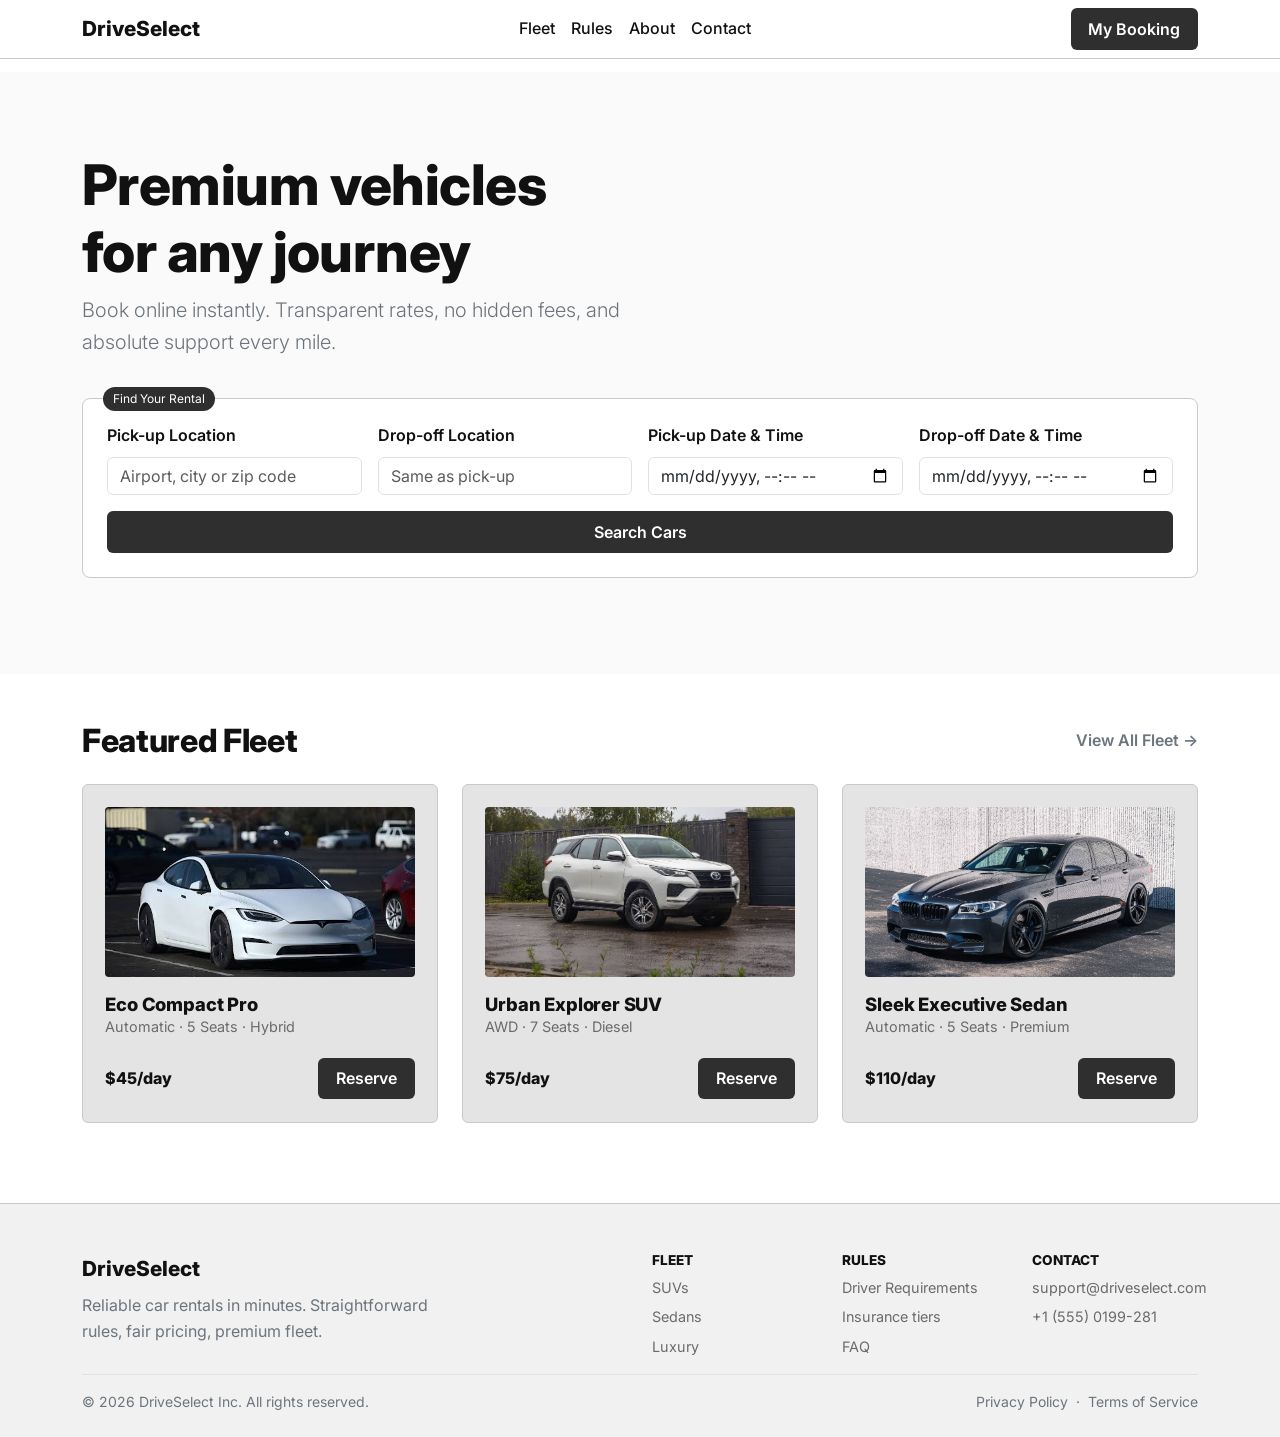
==== index.html @ 099afec9 "Midterm project" ====
<!DOCTYPE html>
<html lang="en">
<head>
  <meta charset="UTF-8">
  <meta name="viewport" content="width=device-width, initial-scale=1">
  <title>Home | DriveSelect</title>
  <link href="https://cdn.jsdelivr.net/npm/bootstrap@5.3.3/dist/css/bootstrap.min.css" rel="stylesheet">
  <link href="https://fonts.googleapis.com/css2?family=Inter:wght@400;500;600;700;800&display=swap" rel="stylesheet">
  <link href="css/style.css" rel="stylesheet">
</head>
<body>

  <header id="siteHeader">
    <nav class="navbar navbar-expand-md" aria-label="Main navigation">
      <div class="container">
        <a class="logo" href="index.html">DriveSelect</a>

        <button class="navbar-toggler" type="button"
                data-bs-toggle="collapse" data-bs-target="#menu"
                aria-controls="menu" aria-expanded="false" aria-label="Toggle navigation">
          <span class="navbar-toggler-icon"></span>
        </button>

        <div class="collapse navbar-collapse" id="menu">
          <ul class="navbar-nav mx-auto">
            <li class="nav-item"><a class="nav-link" href="fleet.html">Fleet</a></li>
            <li class="nav-item"><a class="nav-link" href="rules.html">Rules</a></li>
            <li class="nav-item"><a class="nav-link" href="about.html">About</a></li>
            <li class="nav-item"><a class="nav-link" href="contact.html">Contact</a></li>
          </ul>
          <a href="contact.html" class="btn btn-dark-ws">My Booking</a>
        </div>
      </div>
    </nav>
  </header>
  <main>

    <section class="hero">
      <div class="container">
        <h1>Premium vehicles for any journey</h1>
        <p class="lead text-secondary col-md-6 px-0">
          Book online instantly. Transparent rates, no hidden fees, and absolute support every mile.
        </p>

        <form class="search-widget" action="fleet.html">
          <span class="tag">Find Your Rental</span>
          <div class="row g-3 align-items-end">

            <div class="col-12 col-md-6 col-lg-3">
              <label class="form-label fw-semibold" for="pu">Pick-up Location</label>
              <input type="text" class="form-control" id="pu" placeholder="Airport, city or zip code">
            </div>

            <div class="col-12 col-md-6 col-lg-3">
              <label class="form-label fw-semibold" for="do">Drop-off Location</label>
              <input type="text" class="form-control" id="do" placeholder="Same as pick-up">
            </div>

            <div class="col-12 col-md-6 col-lg-3">
              <label class="form-label fw-semibold" for="pd">Pick-up Date &amp; Time</label>
              <input type="datetime-local" class="form-control" id="pd">
            </div>

            <div class="col-12 col-md-6 col-lg-3">
              <label class="form-label fw-semibold" for="dd">Drop-off Date &amp; Time</label>
              <input type="datetime-local" class="form-control" id="dd">
            </div>
          </div>
          <button class="btn btn-dark-ws mt-3 w-100" type="submit">Search Cars</button>
        </form>
      </div>
    </section>

    <section class="container pt-5">
      <div class="d-flex justify-content-between align-items-center mb-4">
        <h2 class="mb-0">Featured Fleet</h2>
        <a class="fw-semibold text-secondary" href="fleet.html">View All Fleet &rarr;</a>
      </div>

      <div class="car-grid">

        <article class="car-card">
          <img class="car-img" src="imegas/tesla.jpg" alt="Eco Compact Pro" loading="lazy">
          <h3>Eco Compact Pro</h3>
          <p class="meta mb-0">Automatic &middot; 5 Seats &middot; Hybrid</p>
          <div class="car-bottom">
            <span class="price">$45/day</span>
            <a href="contact.html" class="btn btn-dark-ws">Reserve</a>
          </div>
        </article>

        <article class="car-card">
          <img class="car-img" src="imegas/fortuner.jpg" alt="Urban Explorer SUV" loading="lazy">
          <h3>Urban Explorer SUV</h3>
          <p class="meta mb-0">AWD &middot; 7 Seats &middot; Diesel</p>
          <div class="car-bottom">
            <span class="price">$75/day</span>
            <a href="contact.html" class="btn btn-dark-ws">Reserve</a>
          </div>
        </article>

        <article class="car-card">
          <img class="car-img" src="imegas/f10.jpg" alt="Sleek Executive Sedan" loading="lazy">
          <h3>Sleek Executive Sedan</h3>
          <p class="meta mb-0">Automatic &middot; 5 Seats &middot; Premium</p>
          <div class="car-bottom">
            <span class="price">$110/day</span>
            <a href="contact.html" class="btn btn-dark-ws">Reserve</a>
          </div>
        </article>
      </div>
    </section>

  </main>

  <footer>
    <div class="container">
      <div class="row g-4">
        <div class="col-12 col-md-6">
          <p class="logo mb-2">DriveSelect</p>
          <p class="text-secondary col-md-8 px-0">
            Reliable car rentals in minutes. Straightforward rules, fair pricing, premium fleet.
          </p>
        </div>

        <div class="col-4 col-md-2">
          <h4>Fleet</h4>
          <ul class="list-unstyled">
            <li>SUVs</li>
            <li>Sedans</li>
            <li>Luxury</li>
          </ul>
        </div>

        <div class="col-4 col-md-2">
          <h4>Rules</h4>
          <ul class="list-unstyled">
            <li><a href="rules.html">Driver Requirements</a></li>
            <li><a href="rules.html">Insurance tiers</a></li>
            <li><a href="rules.html">FAQ</a></li>
          </ul>
        </div>

        <div class="col-4 col-md-2">
          <h4>Contact</h4>
          <ul class="list-unstyled">
            <li>support@driveselect.com</li>
            <li>+1 (555) 0199-281</li>
          </ul>
        </div>
      </div>

      <div class="d-flex justify-content-between flex-wrap gap-2 border-top pt-3 small text-secondary">
        <span>&copy; 2026 DriveSelect Inc. All rights reserved.</span>
        <span>Privacy Policy &nbsp;&middot;&nbsp; Terms of Service</span>
      </div>
    </div>
  </footer>

  <script src="https://cdn.jsdelivr.net/npm/bootstrap@5.3.3/dist/js/bootstrap.bundle.min.js"></script>
</body>
</html>
---- css/style.css ----
:root{--ink:#111;--muted:#6b6b6b;--card:#e4e4e4;--line:#c9c9c9;--soft:#f1f1f1;--btn:#2f2f2f}

body{font-family:'Inter',sans-serif;color:var(--ink);line-height:1.6}

h1,h2,h3{font-weight:800;letter-spacing:-.01em}

a{color:inherit;text-decoration:none}


#siteHeader{position:fixed;top:0;left:0;right:0;z-index:1000;background:#fff;border-bottom:1px solid var(--line)}

.logo{font-weight:800;font-size:1.3rem}

#siteHeader .nav-link{color:var(--ink);font-weight:500}

#siteHeader .nav-link.active{font-weight:700;text-decoration:underline;text-underline-offset:6px}

main{padding-top:72px}

.btn-dark-ws{background:var(--btn);color:#fff;font-weight:600;border:0;border-radius:6px;padding:.55rem 1.1rem}

.btn-dark-ws:hover{background:#000;color:#fff}


.hero{position:relative;background:#fafafa;padding:5rem 0 6rem}

.hero h1{font-size:clamp(2rem,5vw,3.5rem);max-width:14ch}

.search-widget{position:relative;background:#fff;border:1px solid var(--line);border-radius:8px;padding:1.5rem;margin-top:2.5rem}

.search-widget .tag{position:absolute;top:-12px;left:20px;background:var(--btn);color:#fff;font-size:.75rem;padding:2px 10px;border-radius:12px}


.car-grid{display:grid;grid-template-columns:repeat(3,1fr);gap:1.5rem}

.car-card{background:var(--card);border:1px solid var(--line);border-radius:6px;padding:1.4rem}

.car-card h3{font-size:1.15rem;margin:0}

.car-card .meta{color:var(--muted);font-size:.9rem}

.car-bottom{display:flex;align-items:center;justify-content:space-between;gap:.75rem;margin-top:1.2rem}

.price{font-weight:800}

.photo{background:#d4d4d4;color:var(--muted);font-size:.75rem;font-weight:600;text-align:center;padding:1.8rem 0;border-radius:4px;margin-bottom:1rem}


.filters{background:var(--soft);border:1px solid var(--line);border-radius:6px;padding:1.2rem}

.filters h3{font-size:.8rem;margin-top:1rem;text-transform:uppercase}

.rule-block{border-left:4px solid var(--btn);padding-left:1rem;margin-bottom:2rem}

.about-grid{display:grid;grid-template-columns:repeat(4,1fr);gap:1rem}

.about-grid div{border:1px solid var(--line);border-radius:6px;padding:1.2rem}

.info-card{background:var(--soft);border-radius:6px;padding:1.2rem;margin-bottom:1rem}

.info-card h3{font-size:.8rem;color:var(--muted);text-transform:uppercase}

footer{background:var(--soft);border-top:1px solid var(--line);margin-top:5rem;padding:3rem 0 1.5rem}

footer h4{font-size:.85rem;font-weight:800;text-transform:uppercase}

footer li{margin-bottom:.4rem;color:var(--muted);font-size:.9rem}

:focus-visible{outline:3px solid #000;outline-offset:2px}


@media (max-width:992px){
  .car-grid{grid-template-columns:repeat(2,1fr)}
  .about-grid{grid-template-columns:repeat(2,1fr)}
}

@media (max-width:576px){
  .car-grid,.about-grid{grid-template-columns:1fr}
  .hero{padding:3rem 0 4rem}
  .car-bottom{flex-wrap:wrap}
}

.car-img{display:block;width:100%;height:170px;object-fit:cover;border-radius:4px;margin-bottom:1rem}
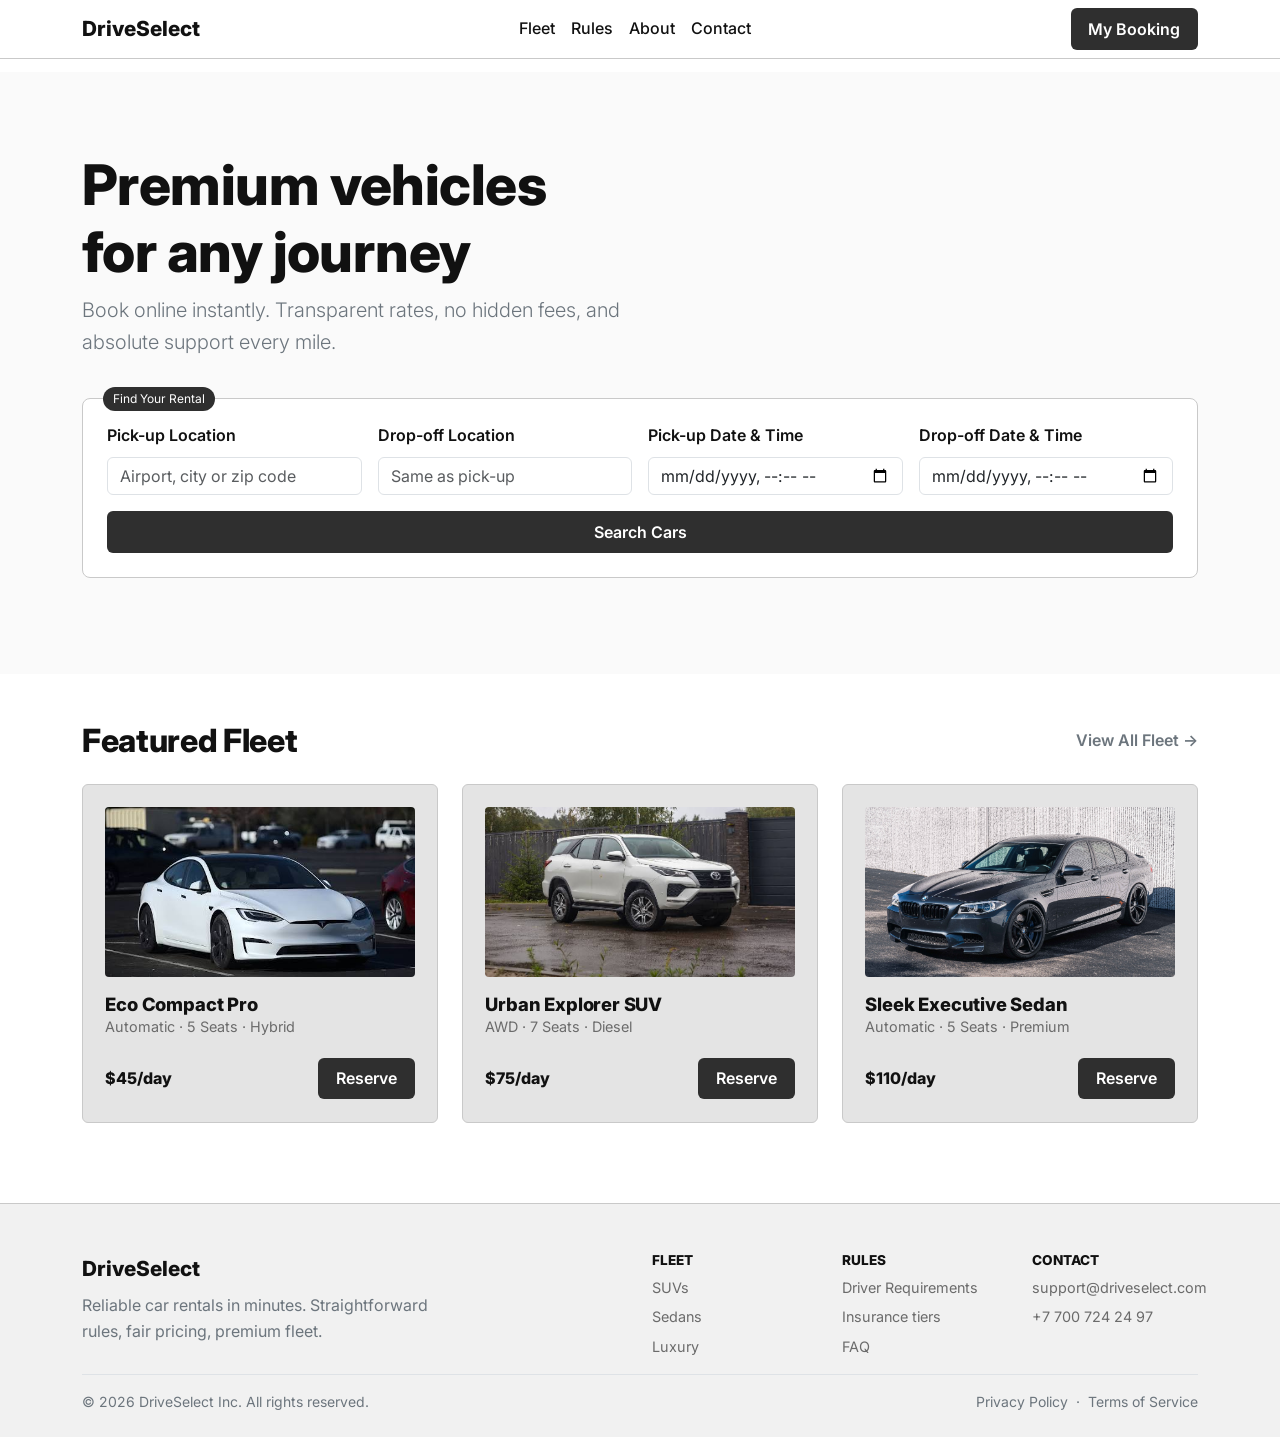
==== commit d7b2aa27: "feat: local files" ====
--- a/index.html
+++ b/index.html
@@ -145,7 +145,7 @@
           <h4>Contact</h4>
           <ul class="list-unstyled">
             <li>support@driveselect.com</li>
-            <li>+1 (555) 0199-281</li>
+            <li>+7 700 724 24 97</li>
           </ul>
         </div>
       </div>
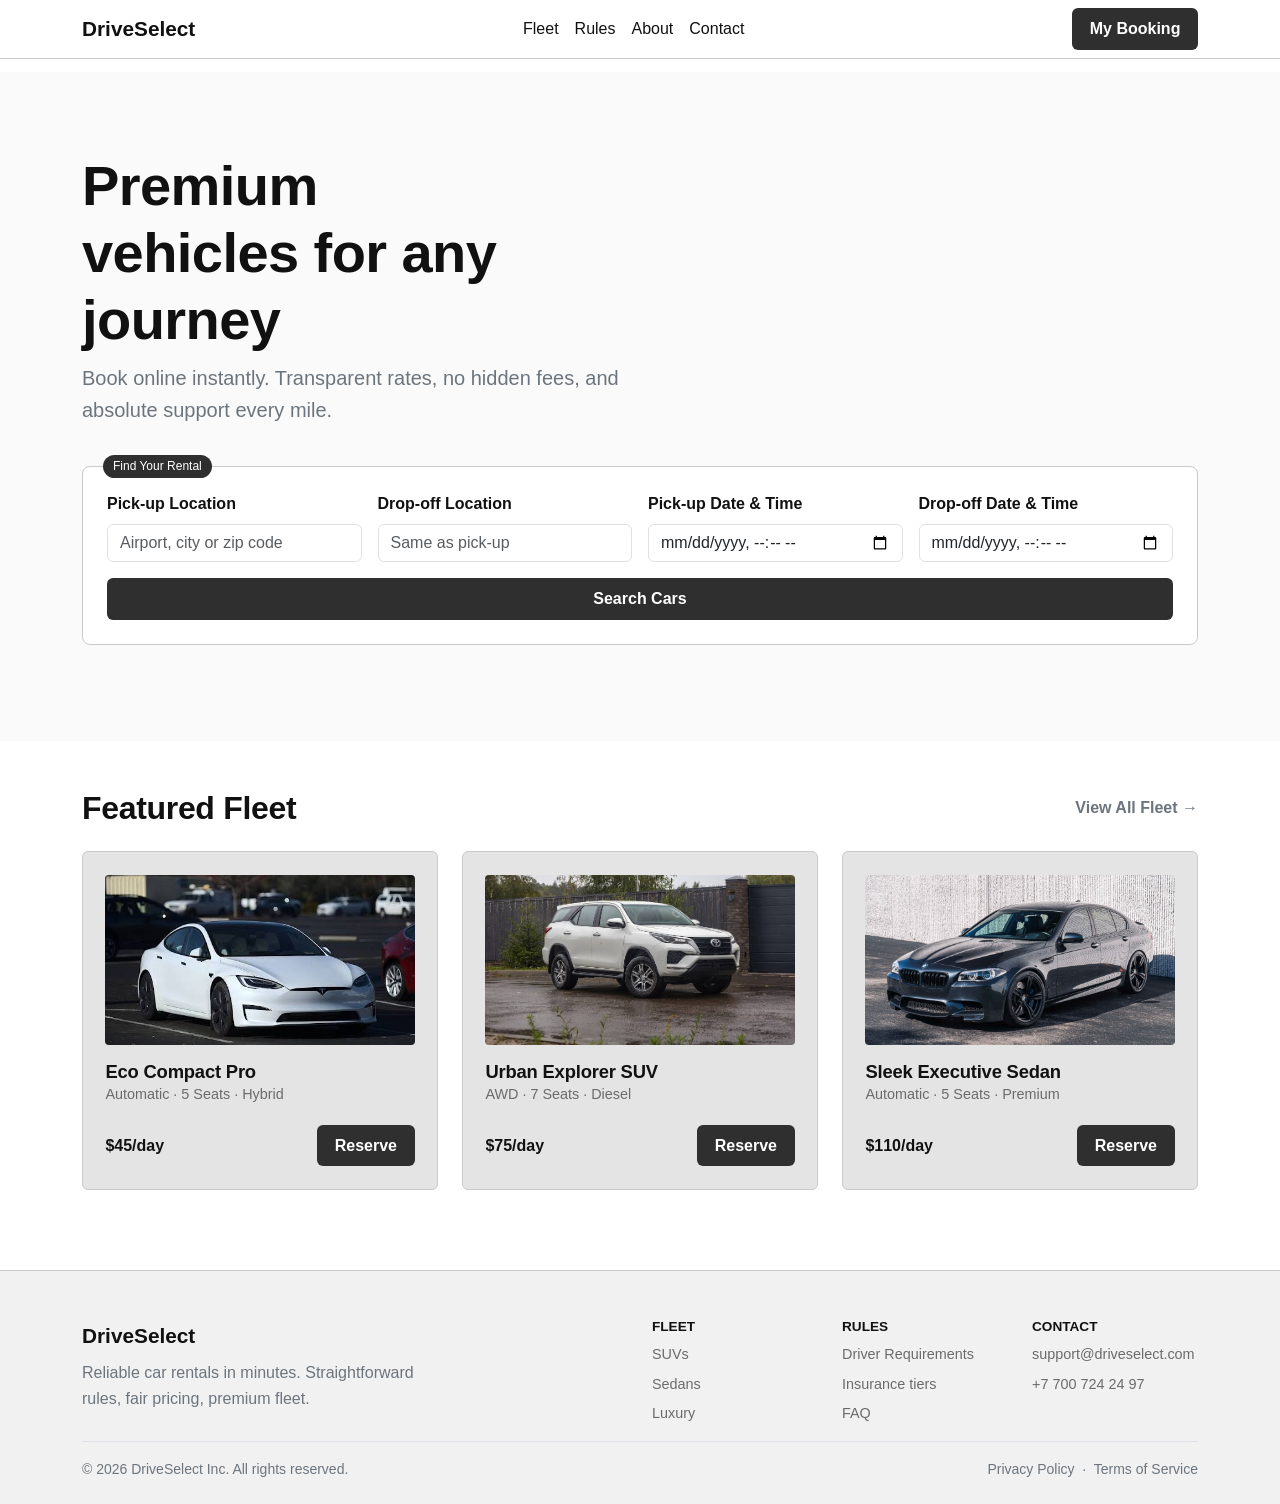
==== commit e96b0c2c: "Update index.html" ====
--- a/index.html
+++ b/index.html
@@ -5,7 +5,6 @@
   <meta name="viewport" content="width=device-width, initial-scale=1">
   <title>Home | DriveSelect</title>
   <link href="https://cdn.jsdelivr.net/npm/bootstrap@5.3.3/dist/css/bootstrap.min.css" rel="stylesheet">
-  <link href="https://fonts.googleapis.com/css2?family=Inter:wght@400;500;600;700;800&display=swap" rel="stylesheet">
   <link href="css/style.css" rel="stylesheet">
 </head>
 <body>
